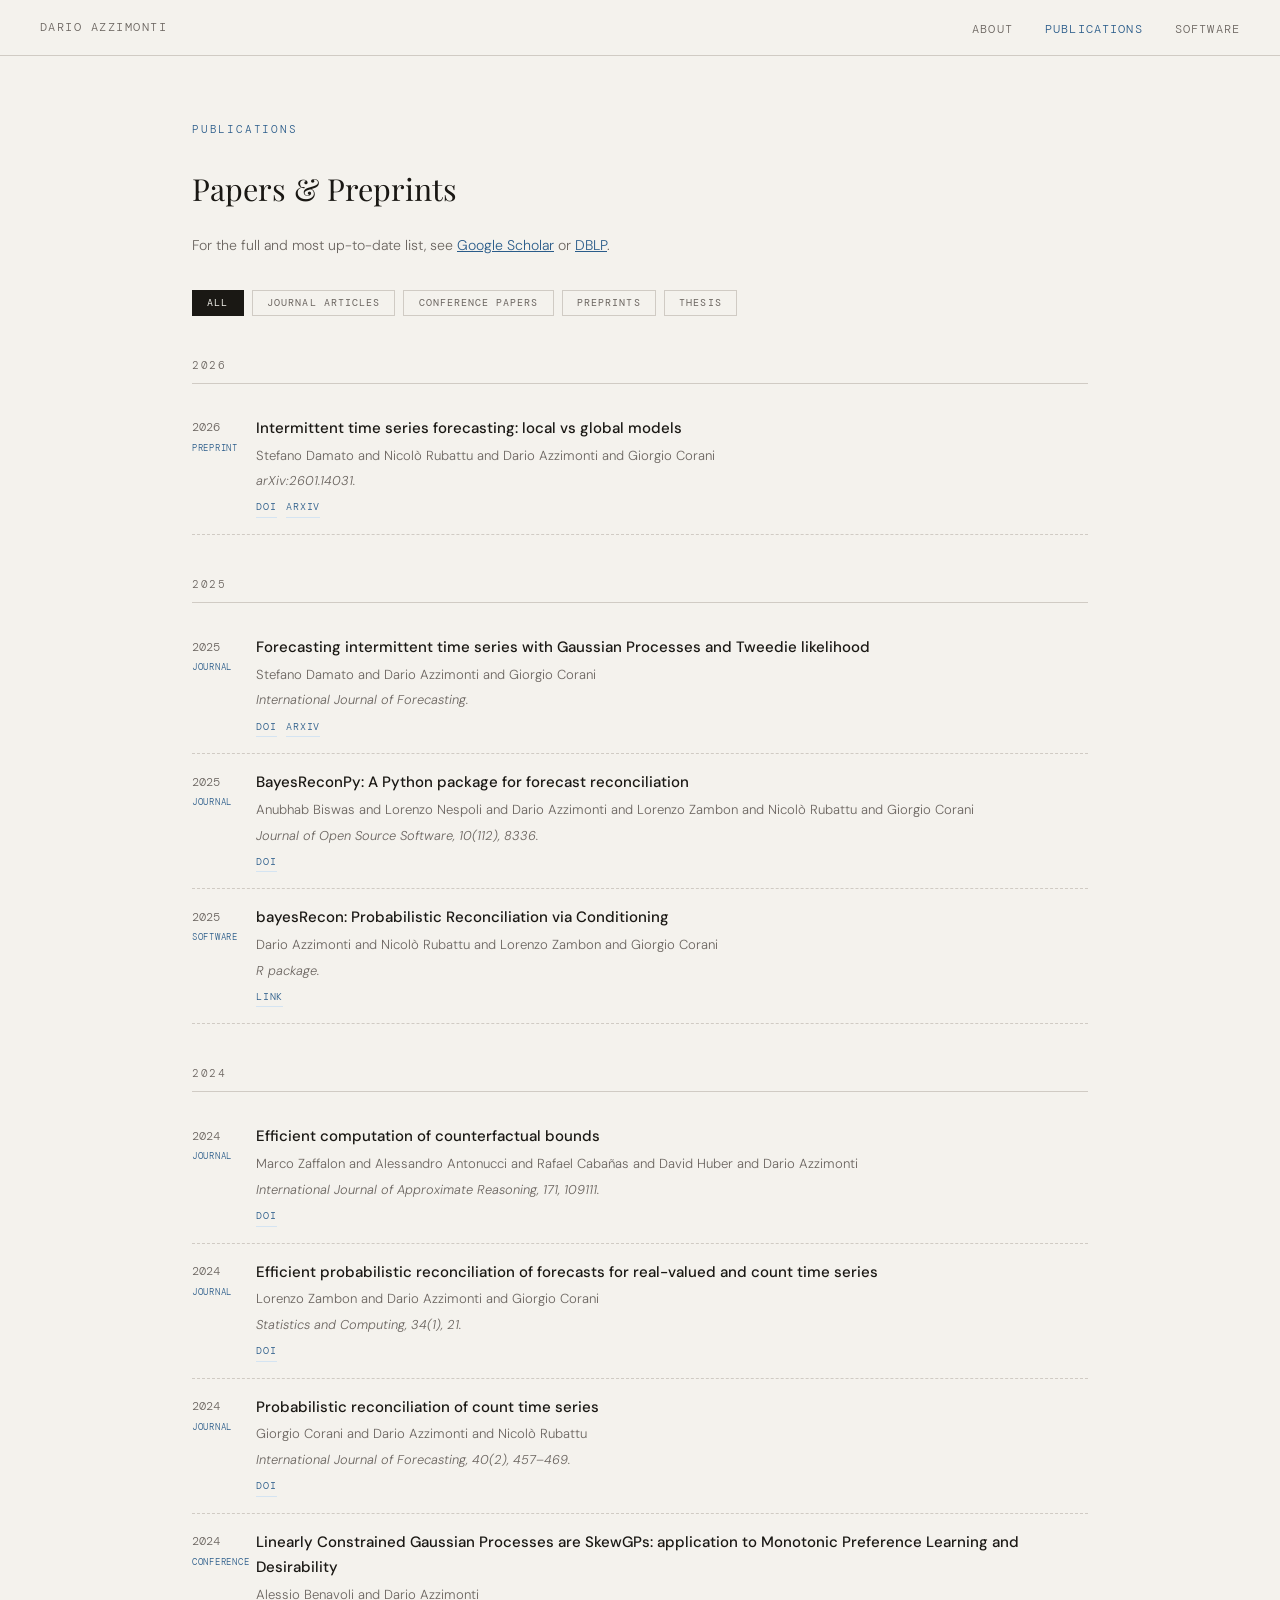
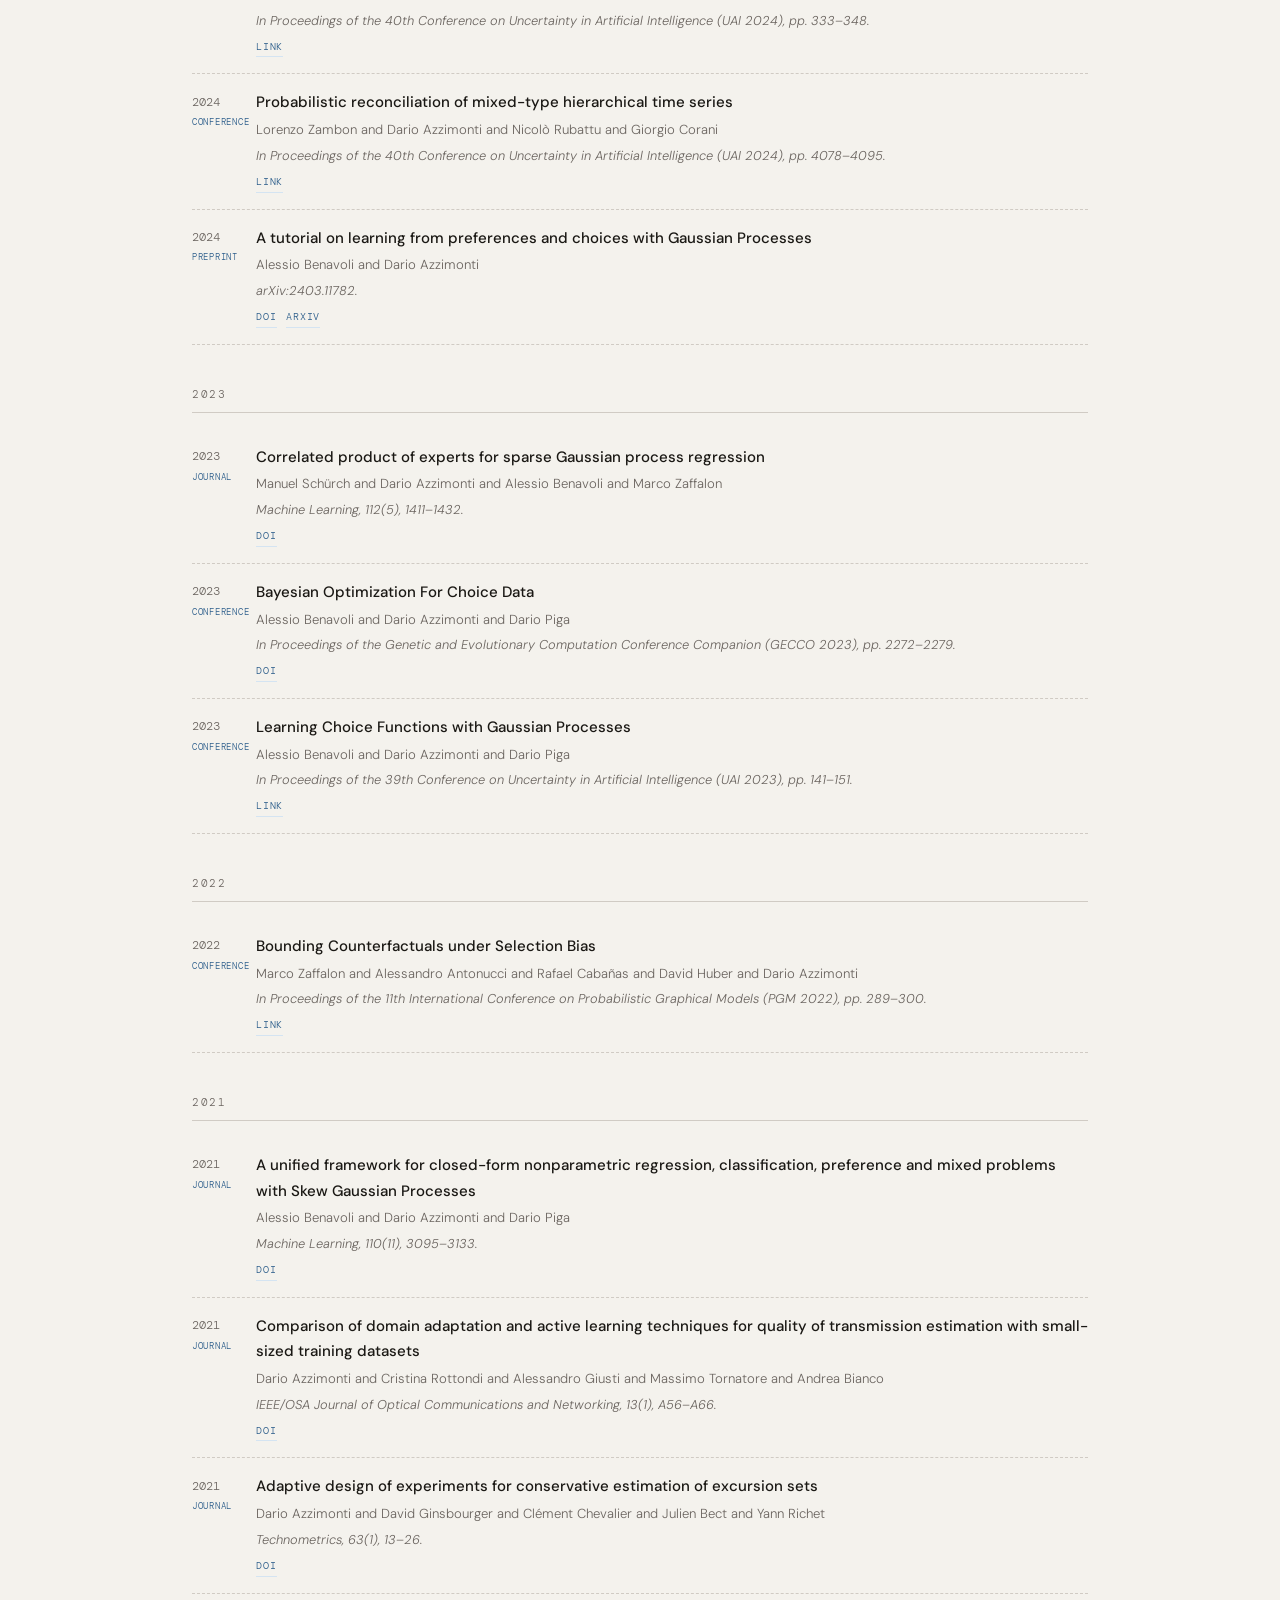
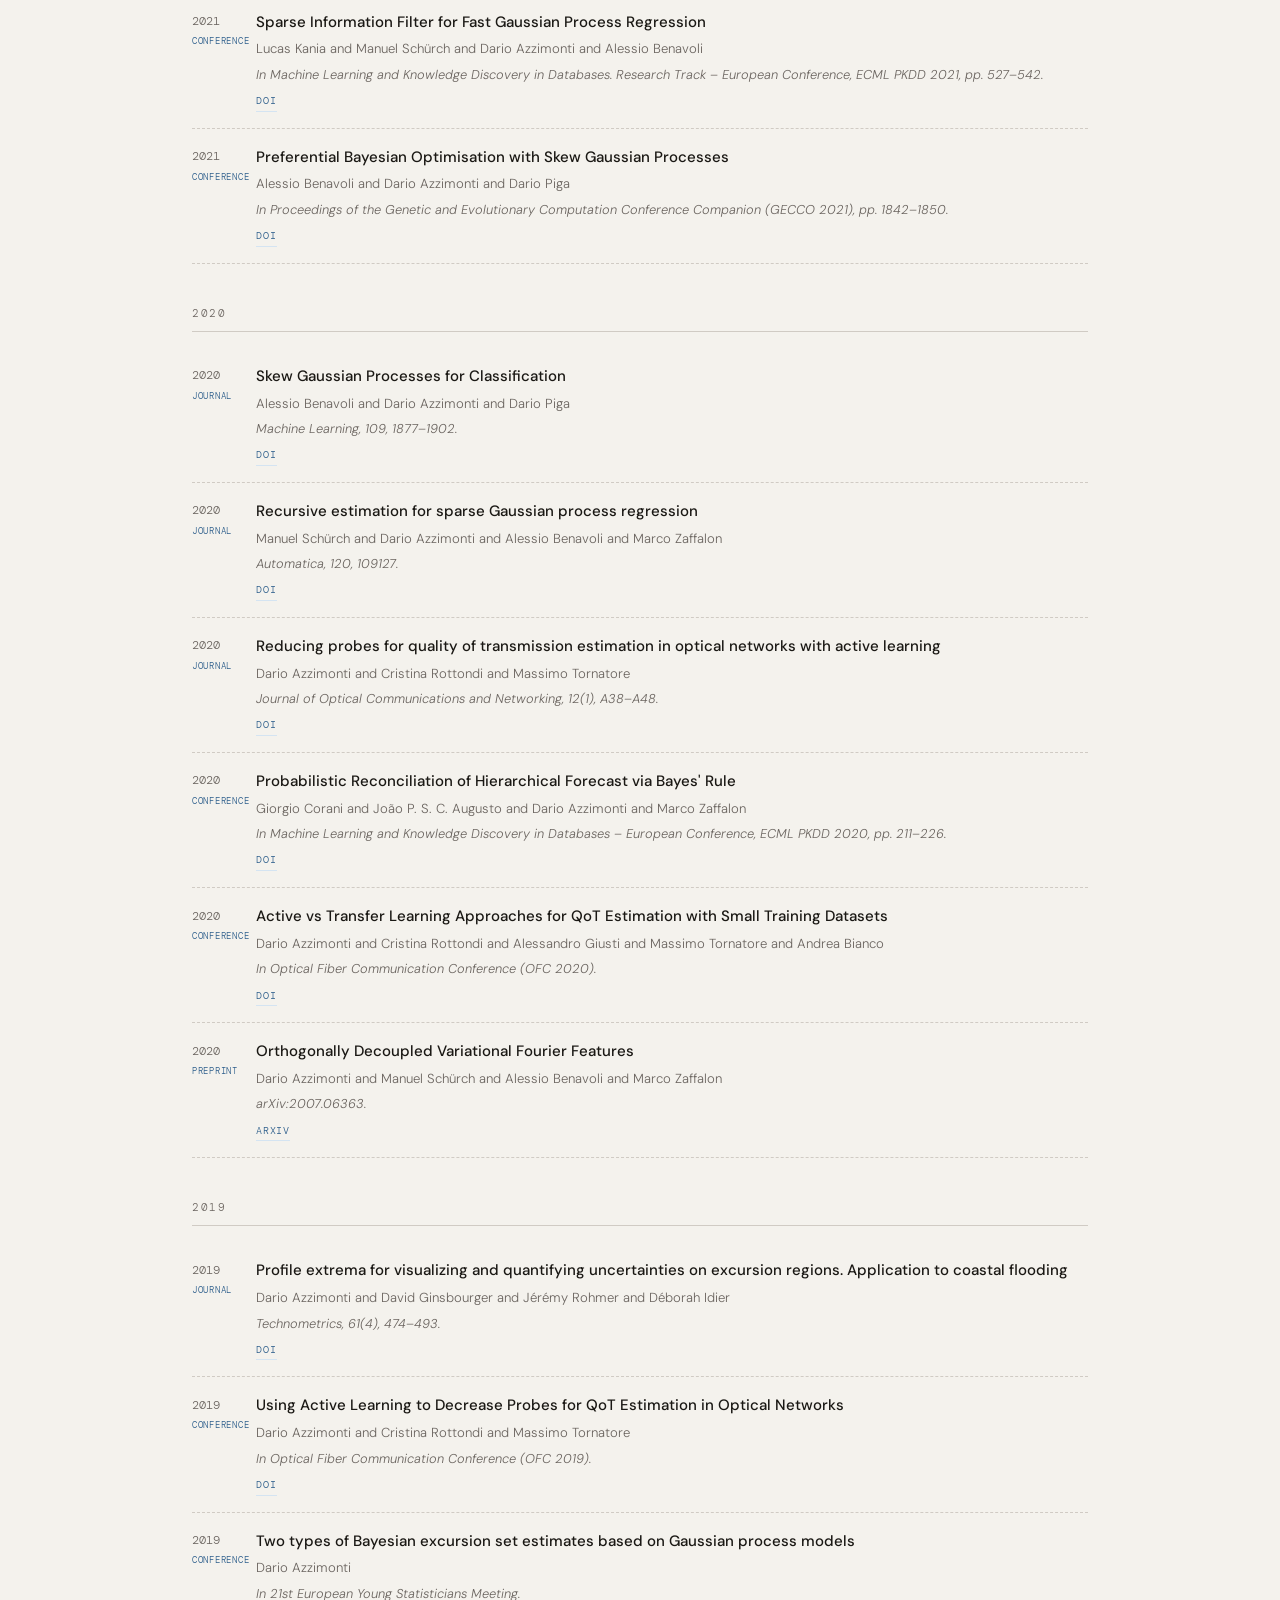
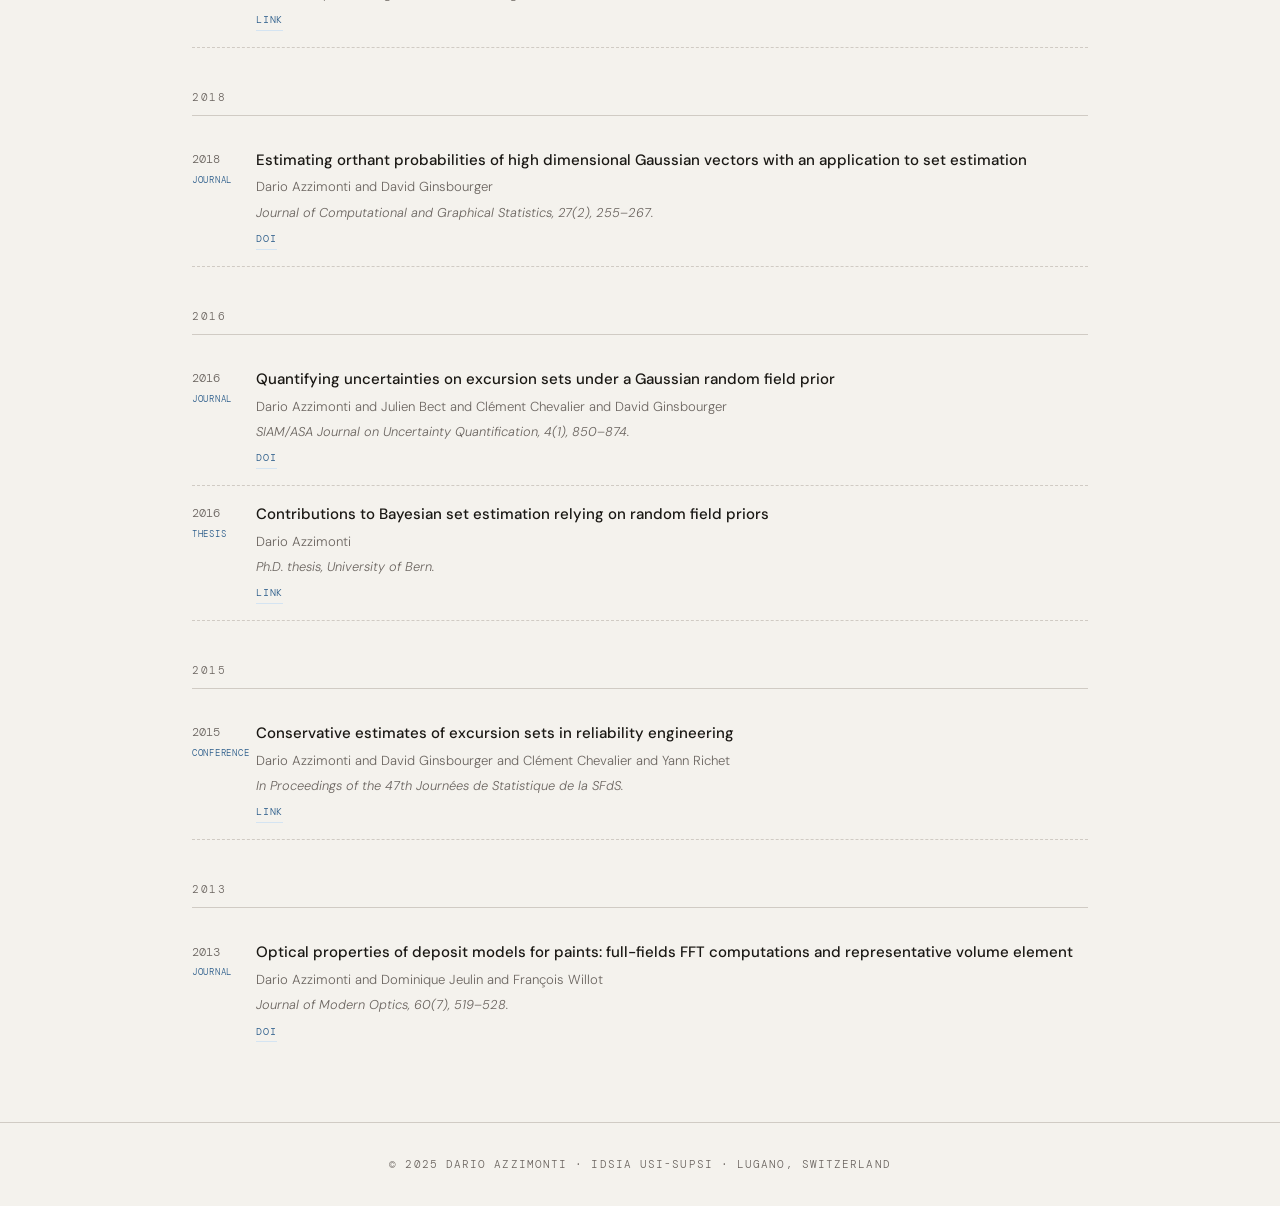
==== publications.html @ 2c5a717e "Initial site commit" ====
<!DOCTYPE html>
<html lang="en">
<head>
  <meta charset="UTF-8" />
  <meta name="viewport" content="width=device-width, initial-scale=1.0"/>
  <title>Publications · Dario Azzimonti</title>
  <link rel="stylesheet" href="css/style.css">
  <style>
    #bib-loading {
      font-family: var(--mono);
      font-size: 0.75rem;
      color: var(--muted);
      letter-spacing: 0.1em;
      padding: 2rem 0;
    }
    .filter-bar {
      display: flex;
      gap: 0.5rem;
      flex-wrap: wrap;
      margin-bottom: 2.5rem;
    }
    .filter-btn {
      font-family: var(--mono);
      font-size: 0.65rem;
      letter-spacing: 0.1em;
      text-transform: uppercase;
      padding: 0.35rem 0.9rem;
      border: 1px solid var(--rule);
      background: transparent;
      color: var(--muted);
      cursor: pointer;
      transition: all 0.2s;
    }
    .filter-btn:hover, .filter-btn.active {
      background: var(--ink);
      color: var(--bg);
      border-color: var(--ink);
    }
    .year-header {
      font-family: var(--mono);
      font-size: 0.7rem;
      letter-spacing: 0.14em;
      text-transform: uppercase;
      color: var(--muted);
      border-bottom: 1px solid var(--rule);
      padding-bottom: 0.5rem;
      margin: 2.5rem 0 1rem;
    }
    .pub-entry.hidden { display: none; }
    .pub-type-badge {
      display: inline-block;
      font-family: var(--mono);
      font-size: 0.58rem;
      letter-spacing: 0.08em;
      text-transform: uppercase;
      color: var(--accent);
      margin-top: 0.15rem;
    }
  </style>
</head>
<body>

<nav>
  <a class="nav-name" href="index.html">Dario Azzimonti</a>
  <ul class="nav-links">
    <li><a href="index.html">About</a></li>
    <li><a href="publications.html" class="active">Publications</a></li>
    <li><a href="software.html">Software</a></li>
  </ul>
</nav>

<div class="page">
  <p class="section-label">Publications</p>
  <h2>Papers &amp; Preprints</h2>
  <p style="color:var(--muted); font-size:0.88rem; margin-bottom:2rem;">
    For the full and most up-to-date list, see
    <a href="https://scholar.google.ch/citations?user=CibU0GIAAAAJ&hl=en" style="color:var(--accent)" target="_blank">Google Scholar</a>
    or <a href="https://dblp.org/pid/241/9859.html" style="color:var(--accent)" target="_blank">DBLP</a>.
  </p>

  <div class="filter-bar">
    <button class="filter-btn active" data-filter="all">All</button>
    <button class="filter-btn" data-filter="article">Journal Articles</button>
    <button class="filter-btn" data-filter="inproceedings">Conference Papers</button>
    <button class="filter-btn" data-filter="misc">Preprints</button>
    <button class="filter-btn" data-filter="phdthesis">Thesis</button>
  </div>

  <div id="bib-loading">Loading publications…</div>
  <div id="pub-list"></div>
</div>

<footer>
  © 2025 Dario Azzimonti · IDSIA USI-SUPSI · Lugano, Switzerland
</footer>

<script>
// ─────────────────────────────────────────────
// BibTeX parser
// ─────────────────────────────────────────────
function parseBib(text) {
  const entries = [];
  text = text.replace(/^%[^\n]*/gm, '');

  const entryRe = /@(\w+)\s*\{([^,\s]+)\s*,/g;
  let match;
  while ((match = entryRe.exec(text)) !== null) {
    const type = match[1].toLowerCase();
    if (['comment','string','preamble'].includes(type)) continue;
    const key   = match[2].trim();
    const start = match.index + match[0].length;

    // Walk forward to find the matching closing brace
    let depth = 1, i = start;
    while (i < text.length && depth > 0) {
      if (text[i] === '{') depth++;
      else if (text[i] === '}') depth--;
      i++;
    }
    const body = text.slice(start, i - 1);
    const fields = parseFields(body);
    entries.push({ type, key, ...fields });
  }
  return entries;
}

function parseFields(body) {
  const fields = {};
  let i = 0;
  while (i < body.length) {
    while (i < body.length && /[\s,]/.test(body[i])) i++;
    if (i >= body.length) break;

    // Field name
    const nameStart = i;
    while (i < body.length && body[i] !== '=') i++;
    const name = body.slice(nameStart, i).trim().toLowerCase();
    i++; // skip '='

    while (i < body.length && /\s/.test(body[i])) i++;
    if (i >= body.length) break;

    let value = '';
    if (body[i] === '{') {
      let depth = 0, start = i;
      while (i < body.length) {
        if (body[i] === '{') depth++;
        else if (body[i] === '}') { depth--; if (depth === 0) { i++; break; } }
        i++;
      }
      value = body.slice(start + 1, i - 1);
    } else if (body[i] === '"') {
      i++;
      const start = i;
      while (i < body.length && body[i] !== '"') i++;
      value = body.slice(start, i);
      i++;
    } else {
      const start = i;
      while (i < body.length && !/[,}]/.test(body[i])) i++;
      value = body.slice(start, i).trim();
    }

    if (name) fields[name] = cleanLatex(value.trim());
  }
  return fields;
}

function cleanLatex(s) {
  const acuteMap  = {a:'á',e:'é',i:'í',o:'ó',u:'ú',A:'Á',E:'É',I:'Í',O:'Ó',U:'Ú'};
  const umlautMap = {a:'ä',e:'ë',i:'ï',o:'ö',u:'ü',A:'Ä',E:'Ë',I:'Ï',O:'Ö',U:'Ü'};
  return s
    .replace(/\{\\'([aeiouAEIOU])\}/g,  (_, c) => acuteMap[c]  || c)
    .replace(/\\'(\w)/g,                (_, c) => acuteMap[c]  || c)
    .replace(/\{\\"([aeiouAEIOU])\}/g,  (_, c) => umlautMap[c] || c)
    .replace(/\\"(\w)/g,                (_, c) => umlautMap[c] || c)
    .replace(/\{\\~([nN])\}/g, (_, c) => c === 'n' ? 'ñ' : 'Ñ')
    .replace(/\\~\{([nN])\}/g, (_, c) => c === 'n' ? 'ñ' : 'Ñ')
    .replace(/\{\\c\{?([cC])\}?\}/g,   (_, c) => c === 'c' ? 'ç' : 'Ç')
    .replace(/\{\\v\{?([sS])\}?\}/g,   (_, c) => c === 's' ? 'š' : 'Š')
    .replace(/\{\\o\}/g, 'ø')
    .replace(/\\&/g, '&')
    .replace(/---/g, '—').replace(/--/g, '–')
    .replace(/[{}]/g, '')
    .replace(/\s+/g, ' ')
    .trim();
}

// ─────────────────────────────────────────────
// Format one entry as APA-like HTML
// ─────────────────────────────────────────────
function formatEntry(e) {
  const type = e.type;

  let venue = '';
  if (type === 'article') {
    const j = e.journal || '';
    const v = e.volume  ? `, <em>${e.volume}</em>` : '';
    const n = e.number  ? `(${e.number})`          : '';
    const p = e.pages   ? `, ${e.pages.replace('--','–')}` : '';
    venue = `<em>${j}</em>${v}${n}${p}.`;

  } else if (type === 'inproceedings') {
    const b = e.booktitle || '';
    const p = e.pages ? `, pp. ${e.pages.replace('--','–')}` : '';
    venue = `In <em>${b}</em>${p}.`;

  } else if (type === 'phdthesis') {
    venue = `Ph.D. thesis, ${e.school || ''}.`;

  } else if (type === 'misc') {
    if (e.eprint) {
      const prefix = e.archiveprefix || 'arXiv';
      venue = `<em>${prefix}</em>:${e.eprint}.`;
    } else if (e.note) {
      venue = e.note + '.';
    }

  } else if (type === 'manual') {
    venue = e.note ? e.note + '.' : 'R package.';
  }

  // Links
  let links = '';
  if (e.doi)              links += `<a class="pub-link" href="https://doi.org/${e.doi}" target="_blank">doi</a>`;
  if (e.url && !e.doi)    links += `<a class="pub-link" href="${e.url}" target="_blank">link</a>`;
  if (e.eprint)           links += `<a class="pub-link" href="https://arxiv.org/abs/${e.eprint}" target="_blank">arXiv</a>`;

  return { venue, links };
}

// ─────────────────────────────────────────────
// Build DOM
// ─────────────────────────────────────────────
function buildPubList(entries) {
  const typePriority = { article:0, inproceedings:1, misc:2, manual:3, phdthesis:4 };
  entries.sort((a, b) => {
    const dy = (parseInt(b.year)||0) - (parseInt(a.year)||0);
    if (dy !== 0) return dy;
    return (typePriority[a.type]??5) - (typePriority[b.type]??5);
  });

  const byYear = {};
  entries.forEach(e => {
    const y = e.year || 'n.d.';
    (byYear[y] = byYear[y] || []).push(e);
  });

  const typeBadge = {
    article:       'Journal',
    inproceedings: 'Conference',
    misc:          'Preprint',
    manual:        'Software',
    phdthesis:     'Thesis',
  };

  const container = document.getElementById('pub-list');
  container.innerHTML = '';

  Object.keys(byYear).sort((a,b) => (parseInt(b)||0) - (parseInt(a)||0)).forEach(year => {
    const yearEl = document.createElement('div');
    yearEl.className = 'year-header';
    yearEl.textContent = year;
    container.appendChild(yearEl);

    byYear[year].forEach(e => {
      const { venue, links } = formatEntry(e);
      const badge = typeBadge[e.type] || e.type;

      const div = document.createElement('div');
      div.className = 'pub pub-entry';
      div.dataset.entrytype = e.type;   // ← used by filter buttons

      div.innerHTML = `
        <div class="pub-year">
          ${e.year || ''}
          <br><span class="pub-type-badge">${badge}</span>
        </div>
        <div class="pub-content">
          <div class="pub-title">${e.title || '—'}</div>
          <div class="pub-authors">${e.author || ''}</div>
          ${venue ? `<div class="pub-venue">${venue}</div>` : ''}
          ${links ? `<div class="pub-links">${links}</div>` : ''}
        </div>`;

      container.appendChild(div);
    });
  });

  setupFilters();
}

// ─────────────────────────────────────────────
// Filter buttons
// ─────────────────────────────────────────────
function setupFilters() {
  document.querySelectorAll('.filter-btn').forEach(btn => {
    btn.addEventListener('click', function () {
      document.querySelectorAll('.filter-btn').forEach(b => b.classList.remove('active'));
      this.classList.add('active');
      const filter = this.dataset.filter;

      document.querySelectorAll('.pub-entry').forEach(el => {
        el.classList.toggle('hidden', filter !== 'all' && el.dataset.entrytype !== filter);
      });

      // Hide year headers with no visible entries
      document.querySelectorAll('.year-header').forEach(header => {
        let sib = header.nextElementSibling;
        let anyVisible = false;
        while (sib && !sib.classList.contains('year-header')) {
          if (!sib.classList.contains('hidden')) { anyVisible = true; break; }
          sib = sib.nextElementSibling;
        }
        header.style.display = anyVisible ? '' : 'none';
      });
    });
  });
}

// ─────────────────────────────────────────────
// Fetch and run
// ─────────────────────────────────────────────
fetch('assets/publications.bib')
  .then(r => { if (!r.ok) throw new Error('HTTP ' + r.status); return r.text(); })
  .then(text => {
    document.getElementById('bib-loading').style.display = 'none';
    buildPubList(parseBib(text));
  })
  .catch(err => {
    document.getElementById('bib-loading').textContent =
      'Could not load publications.bib. Please check the file path. (' + err.message + ')';
  });
</script>

</body>
</html>
---- css/style.css ----
@import url('https://fonts.googleapis.com/css2?family=Playfair+Display:ital,wght@0,400;0,700;1,400&family=DM+Mono:wght@300;400&family=DM+Sans:wght@300;400;500&display=swap');

:root {
  --bg: #f4f2ed;
  --ink: #1a1814;
  --muted: #6b6560;
  --accent: #2a5c8a;
  --accent-light: #d4e4f2;
  --rule: #d0cbc4;
  --card: #fff;
  --mono: 'DM Mono', monospace;
  --serif: 'Playfair Display', Georgia, serif;
  --sans: 'DM Sans', sans-serif;
}

*, *::before, *::after { box-sizing: border-box; margin: 0; padding: 0; }
html { scroll-behavior: smooth; }

body {
  background: var(--bg);
  color: var(--ink);
  font-family: var(--sans);
  font-weight: 300;
  line-height: 1.7;
  font-size: 16px;
}

/* ── NAV ── */
nav {
  position: sticky;
  top: 0;
  z-index: 100;
  background: var(--bg);
  border-bottom: 1px solid var(--rule);
  display: flex;
  align-items: center;
  justify-content: space-between;
  padding: 0 2.5rem;
  height: 56px;
}
.nav-name {
  font-family: var(--mono);
  font-size: 0.78rem;
  letter-spacing: 0.12em;
  text-transform: uppercase;
  color: var(--muted);
  text-decoration: none;
}
.nav-links { display: flex; gap: 2rem; list-style: none; }
.nav-links a {
  font-family: var(--mono);
  font-size: 0.72rem;
  letter-spacing: 0.1em;
  text-transform: uppercase;
  color: var(--muted);
  text-decoration: none;
  transition: color 0.2s;
}
.nav-links a:hover, .nav-links a.active { color: var(--accent); }

/* ── PAGE WRAPPER ── */
.page {
  max-width: 960px;
  margin: 0 auto;
  padding: 4rem 2rem;
}
.page + .page, section + section { border-top: 1px solid var(--rule); }

/* ── TYPOGRAPHY ── */
.section-label {
  font-family: var(--mono);
  font-size: 0.7rem;
  letter-spacing: 0.16em;
  text-transform: uppercase;
  color: var(--accent);
  margin-bottom: 1.5rem;
}
h1 {
  font-family: var(--serif);
  font-size: clamp(2.4rem, 5vw, 3.6rem);
  font-weight: 400;
  line-height: 1.1;
  margin-bottom: 0.4rem;
}
h2 {
  font-family: var(--serif);
  font-size: 1.9rem;
  font-weight: 400;
  margin-bottom: 1.2rem;
}
h3 {
  font-family: var(--mono);
  font-size: 0.7rem;
  letter-spacing: 0.14em;
  text-transform: uppercase;
  color: var(--muted);
  border-bottom: 1px solid var(--rule);
  padding-bottom: 0.5rem;
  margin-bottom: 1.2rem;
  margin-top: 2rem;
}

/* ── BUTTONS ── */
.btn {
  display: inline-flex;
  align-items: center;
  gap: 0.4rem;
  padding: 0.5rem 1.1rem;
  border: 1px solid var(--ink);
  font-family: var(--mono);
  font-size: 0.7rem;
  letter-spacing: 0.1em;
  text-transform: uppercase;
  text-decoration: none;
  color: var(--ink);
  background: transparent;
  transition: background 0.2s, color 0.2s;
}
.btn:hover { background: var(--ink); color: var(--bg); }
.btn.primary { background: var(--accent); color: #fff; border-color: var(--accent); }
.btn.primary:hover { background: #1e4668; border-color: #1e4668; }

/* ── TAGS ── */
.tag {
  font-family: var(--mono);
  font-size: 0.68rem;
  letter-spacing: 0.08em;
  text-transform: uppercase;
  padding: 0.3rem 0.75rem;
  background: var(--accent-light);
  color: var(--accent);
  border: 1px solid #b8d3ea;
}

/* ── PUBLICATIONS ── */
.pub {
  display: grid;
  grid-template-columns: 48px 1fr;
  gap: 1rem;
  padding: 1rem 0;
  border-bottom: 1px dashed var(--rule);
}
.pub:last-child { border-bottom: none; }
.pub-year { font-family: var(--mono); font-size: 0.72rem; color: var(--muted); padding-top: 0.15rem; }
.pub-title { font-size: 0.94rem; font-weight: 500; margin-bottom: 0.2rem; }
.pub-authors { font-size: 0.82rem; color: var(--muted); margin-bottom: 0.2rem; }
.pub-venue { font-size: 0.8rem; font-style: italic; color: var(--muted); margin-bottom: 0.4rem; }
.pub-links { display: flex; gap: 0.6rem; flex-wrap: wrap; }
.pub-link {
  font-family: var(--mono);
  font-size: 0.65rem;
  letter-spacing: 0.08em;
  text-transform: uppercase;
  color: var(--accent);
  text-decoration: none;
  border-bottom: 1px solid var(--accent-light);
  padding-bottom: 1px;
  transition: border-color 0.2s;
}
.pub-link:hover { border-color: var(--accent); }

/* ── SOFTWARE CARDS ── */
.software-grid {
  display: grid;
  grid-template-columns: repeat(auto-fill, minmax(280px, 1fr));
  gap: 1.5rem;
  margin-top: 1rem;
}
.pkg-card {
  background: var(--card);
  border: 1px solid var(--rule);
  padding: 1.5rem;
  transition: border-color 0.2s, box-shadow 0.2s;
}
.pkg-card:hover {
  border-color: var(--accent);
  box-shadow: 4px 4px 0 var(--accent-light);
}
.pkg-name { font-family: var(--mono); font-size: 0.85rem; color: var(--accent); margin-bottom: 0.2rem; }
.pkg-lang { font-family: var(--mono); font-size: 0.62rem; letter-spacing: 0.1em; text-transform: uppercase; color: var(--muted); margin-bottom: 0.8rem; }
.pkg-desc { font-size: 0.84rem; color: var(--muted); line-height: 1.6; margin-bottom: 1rem; }
.pkg-link { font-family: var(--mono); font-size: 0.65rem; letter-spacing: 0.08em; text-transform: uppercase; color: var(--accent); text-decoration: none; }

/* ── FOOTER ── */
footer {
  border-top: 1px solid var(--rule);
  padding: 2rem;
  text-align: center;
  font-family: var(--mono);
  font-size: 0.68rem;
  letter-spacing: 0.1em;
  text-transform: uppercase;
  color: var(--muted);
}

/* ── ANIMATIONS ── */
@keyframes fadeUp {
  from { opacity: 0; transform: translateY(18px); }
  to   { opacity: 1; transform: translateY(0); }
}
@keyframes fadeIn {
  from { opacity: 0; }
  to   { opacity: 1; }
}

/* ── RESPONSIVE ── */
@media (max-width: 680px) {
  nav { padding: 0 1rem; }
  .nav-links { gap: 1rem; }
  .page { padding: 2.5rem 1rem; }
}
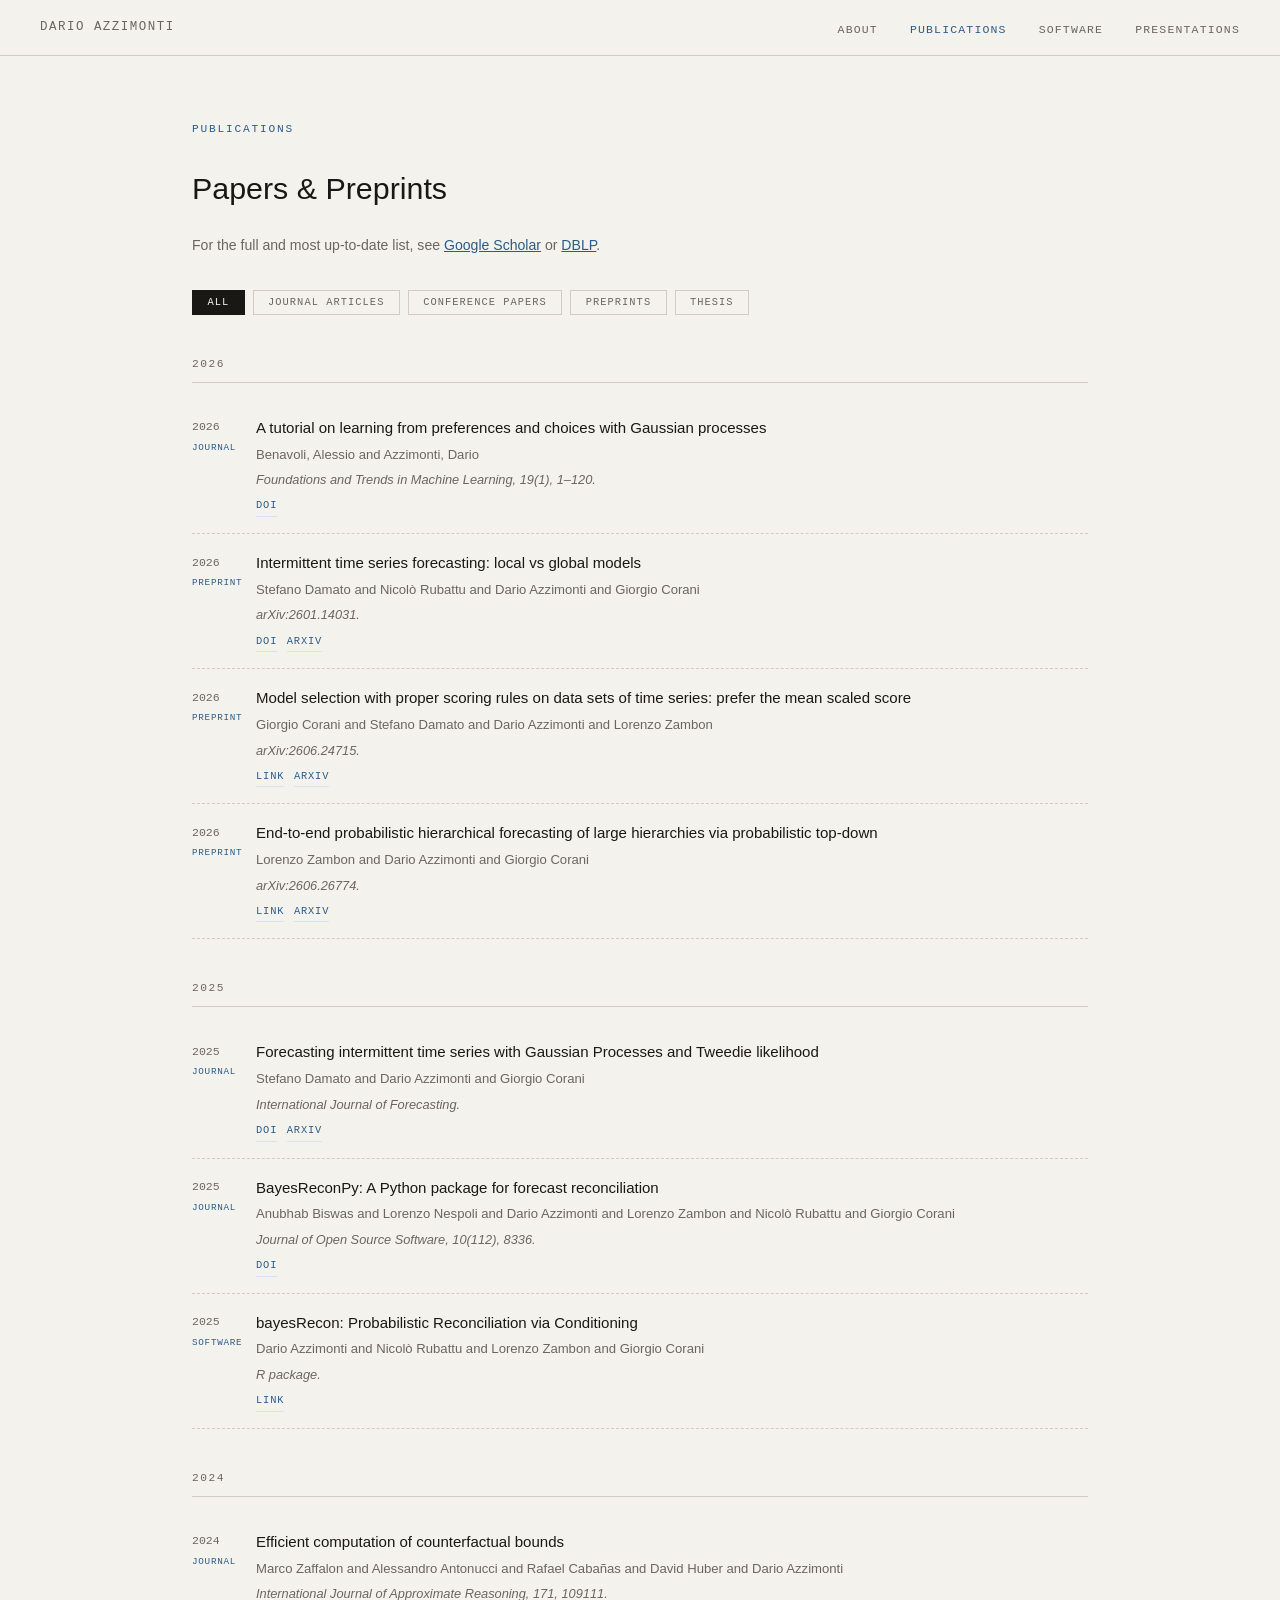
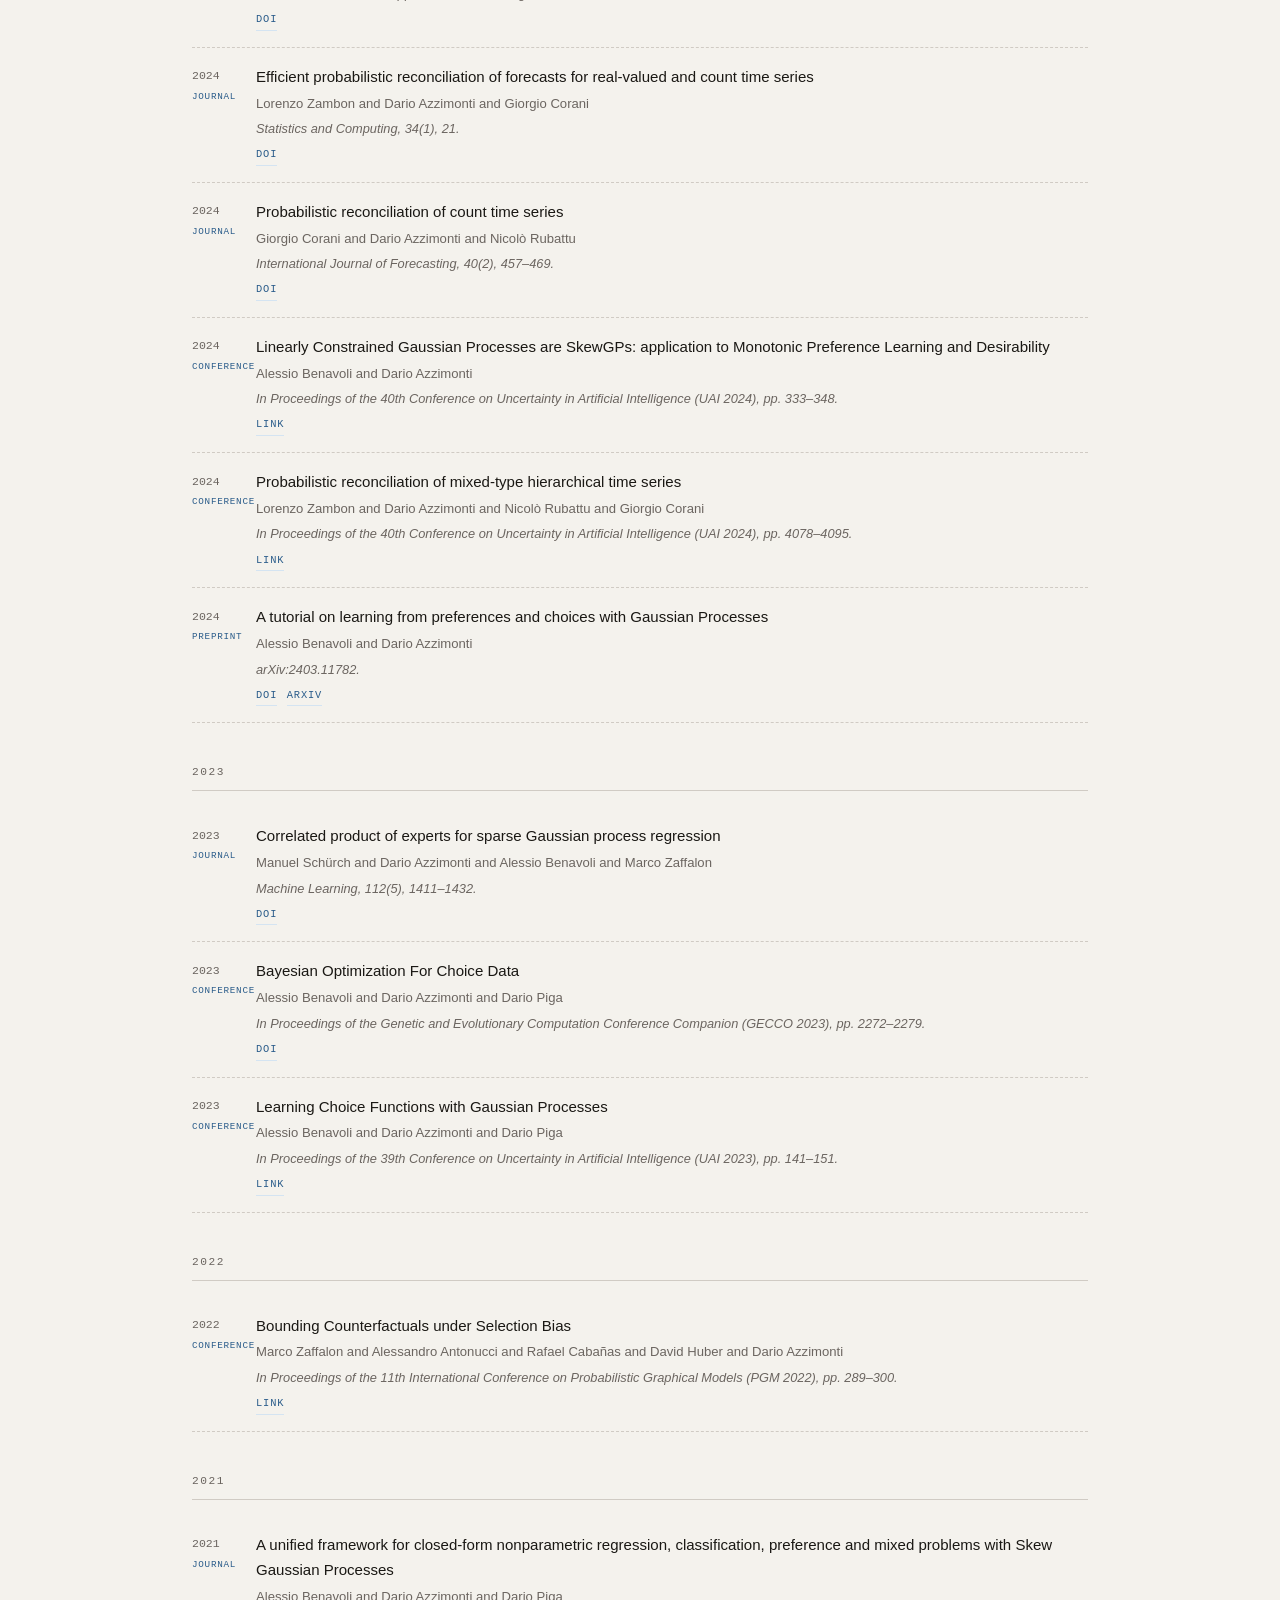
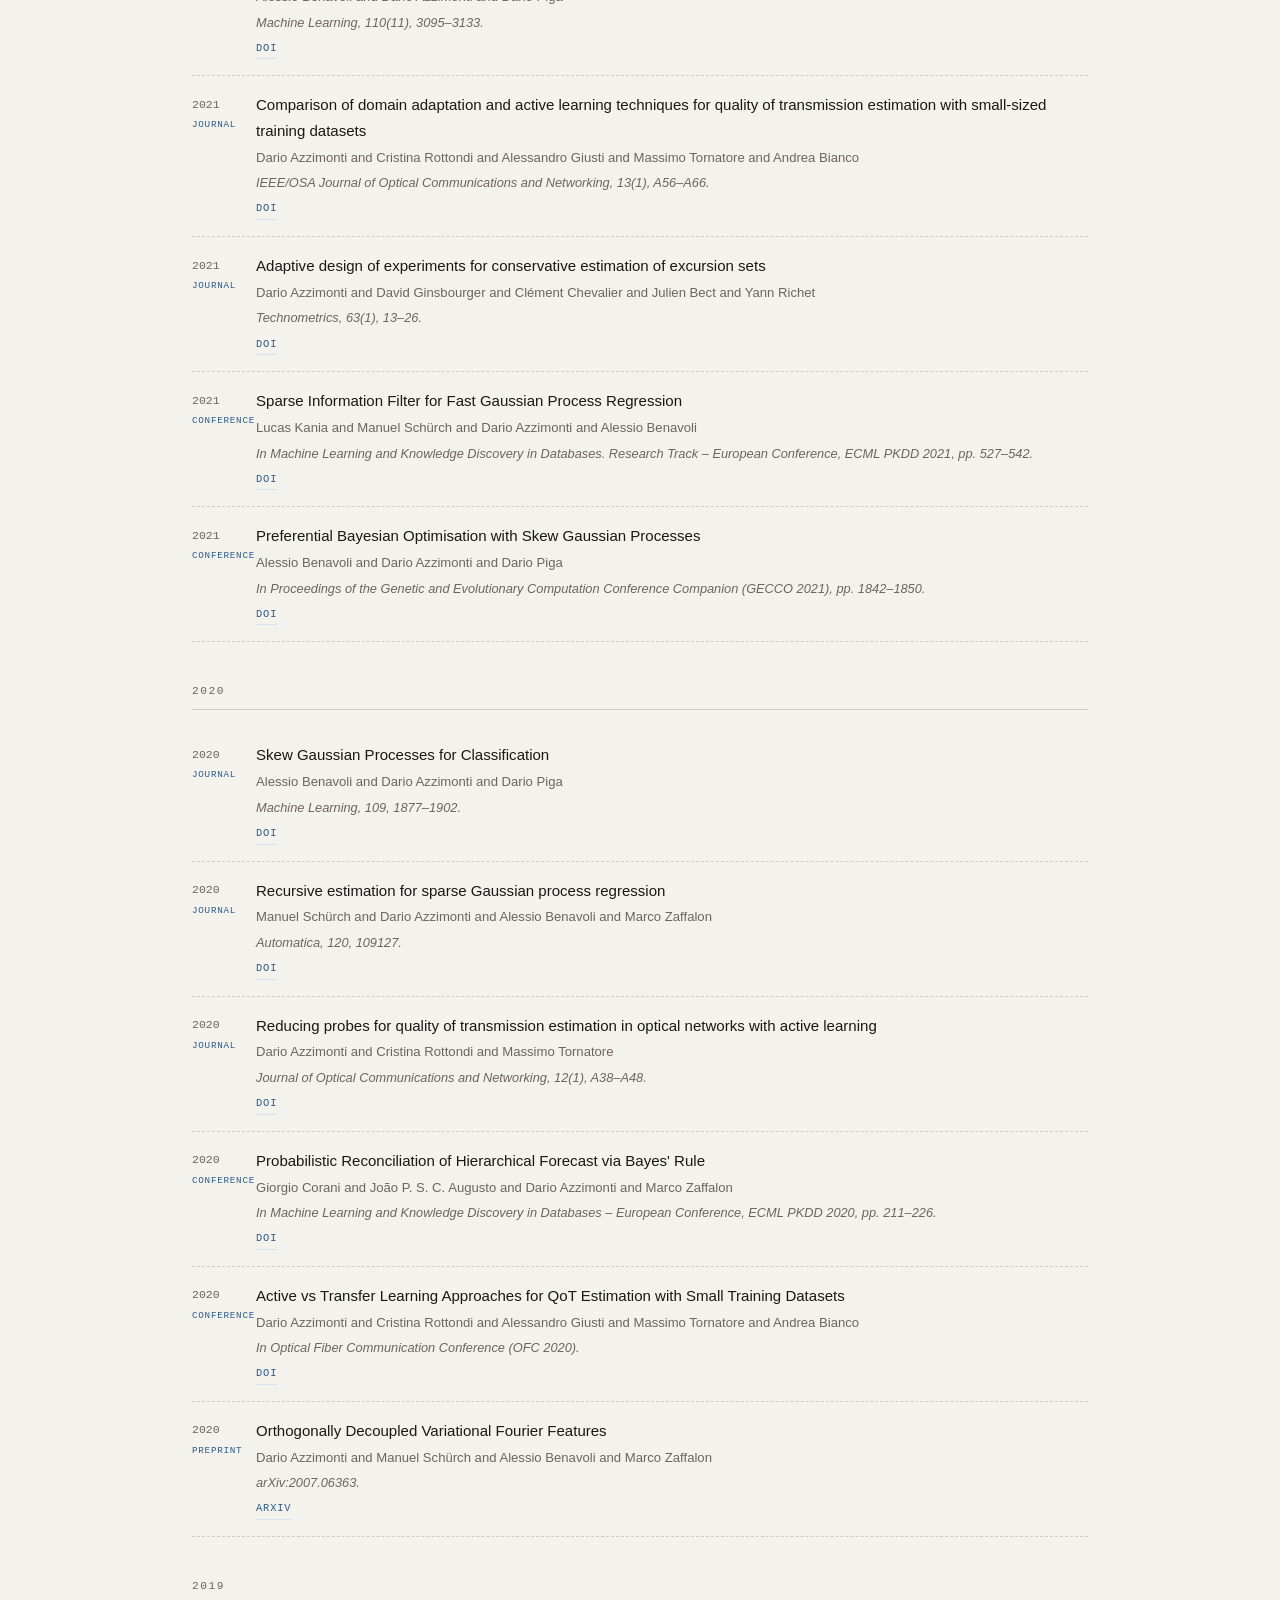
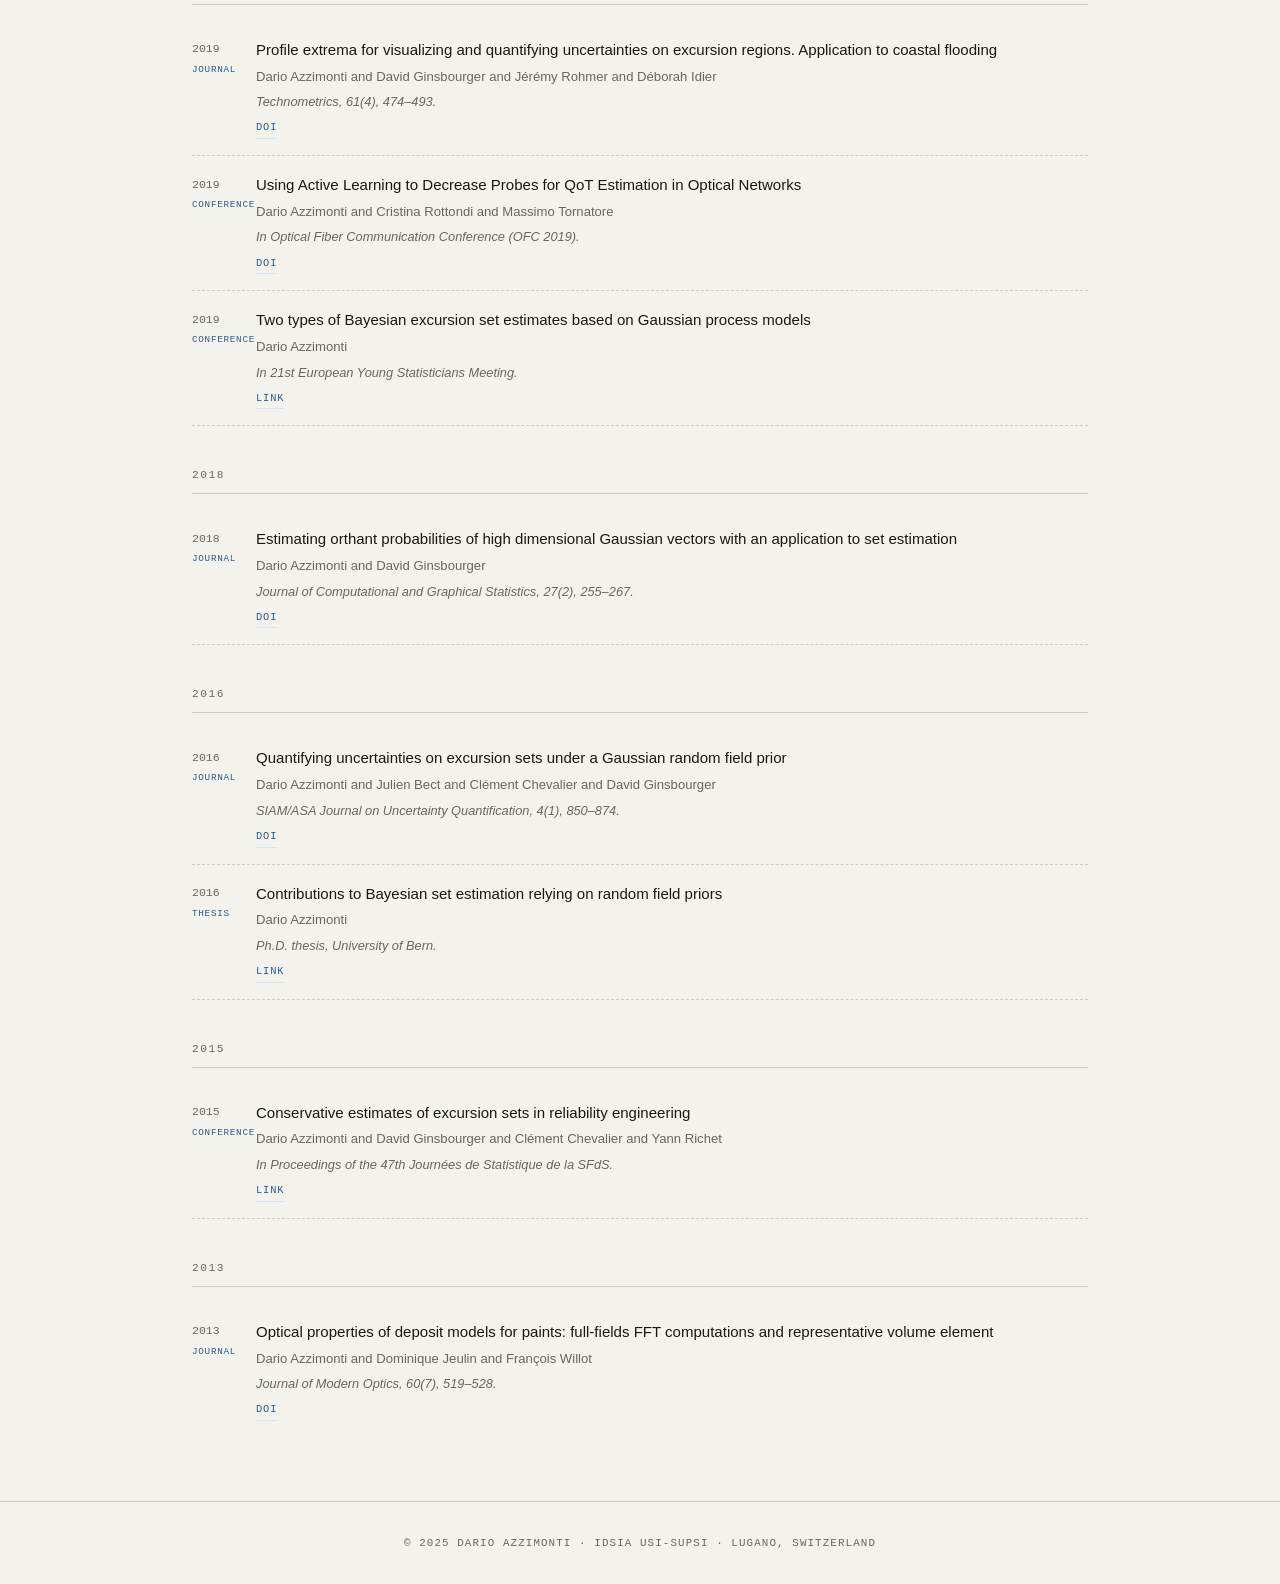
==== commit 2e715f56: "Added presentations in separate page. Updated publications" ====
--- a/publications.html
+++ b/publications.html
@@ -66,6 +66,7 @@
     <li><a href="index.html">About</a></li>
     <li><a href="publications.html" class="active">Publications</a></li>
     <li><a href="software.html">Software</a></li>
+    <li><a href="presentations.html">Presentations</a></li>
   </ul>
 </nav>
 
--- a/css/style.css
+++ b/css/style.css
@@ -1,4 +1,4 @@
-@import url('https://fonts.googleapis.com/css2?family=Playfair+Display:ital,wght@0,400;0,700;1,400&family=DM+Mono:wght@300;400&family=DM+Sans:wght@300;400;500&display=swap');
+
 
 :root {
   --bg: #f4f2ed;
@@ -8,9 +8,9 @@
   --accent-light: #d4e4f2;
   --rule: #d0cbc4;
   --card: #fff;
-  --mono: 'DM Mono', monospace;
-  --serif: 'Playfair Display', Georgia, serif;
-  --sans: 'DM Sans', sans-serif;
+  --mono: 'DM Mono', 'Courier New', monospace;
+  --serif: Helvetica Neue, Helvetica, Arial, sans-serif;
+  --sans: Helvetica Neue, Helvetica, Arial, sans-serif;
 }
 
 *, *::before, *::after { box-sizing: border-box; margin: 0; padding: 0; }
@@ -66,6 +66,14 @@
 }
 .page + .page, section + section { border-top: 1px solid var(--rule); }
 
+.hero-grid {
+  display: grid;
+  grid-template-columns: 1fr 300px;
+  gap: 4rem;
+  align-items: start;
+  padding-top: 5rem;
+}
+
 /* ── TYPOGRAPHY ── */
 .section-label {
   font-family: var(--mono);
@@ -181,6 +189,52 @@
 .pkg-desc { font-size: 0.84rem; color: var(--muted); line-height: 1.6; margin-bottom: 1rem; }
 .pkg-link { font-family: var(--mono); font-size: 0.65rem; letter-spacing: 0.08em; text-transform: uppercase; color: var(--accent); text-decoration: none; }
 
+/* ── PRESENTATIONS / TALKS ── */
+.talk-card {
+  background: var(--card);
+  border: 1px solid var(--rule);
+  padding: 1.5rem;
+  transition: border-color 0.2s, box-shadow 0.2s;
+}
+.talk-card:hover {
+  border-color: var(--accent);
+  box-shadow: 4px 4px 0 var(--accent-light);
+}
+.talk-title { font-size: 0.94rem; font-weight: 500; margin-bottom: 0.3rem; }
+.talk-meta {
+  font-family: var(--mono);
+  font-size: 0.68rem;
+  letter-spacing: 0.08em;
+  text-transform: uppercase;
+  color: var(--muted);
+  margin-bottom: 0.8rem;
+}
+.talk-desc { font-size: 0.84rem; color: var(--muted); line-height: 1.6; margin-bottom: 1rem; }
+.talk-links { display: flex; gap: 1rem; flex-wrap: wrap; align-items: center; }
+.talk-link {
+  font-family: var(--mono);
+  font-size: 0.65rem;
+  letter-spacing: 0.08em;
+  text-transform: uppercase;
+  color: var(--accent);
+  text-decoration: none;
+  border-bottom: 1px solid var(--accent-light);
+  padding-bottom: 1px;
+  transition: border-color 0.2s;
+}
+.talk-link:hover { border-color: var(--accent); }
+.talk-format {
+  display: inline-block;
+  font-family: var(--mono);
+  font-size: 0.58rem;
+  letter-spacing: 0.08em;
+  text-transform: uppercase;
+  padding: 0.15rem 0.5rem;
+  background: var(--accent-light);
+  color: var(--accent);
+  border: 1px solid #b8d3ea;
+}
+
 /* ── FOOTER ── */
 footer {
   border-top: 1px solid var(--rule);
@@ -209,3 +263,14 @@
   .nav-links { gap: 1rem; }
   .page { padding: 2.5rem 1rem; }
 }
+
+@media (max-width: 680px) {
+  .hero-grid {
+    grid-template-columns: 1fr !important;
+    gap: 2rem;
+    padding-top: 2.5rem;
+  }
+  .hero-photo {
+    max-width: 200px;
+  }
+}
